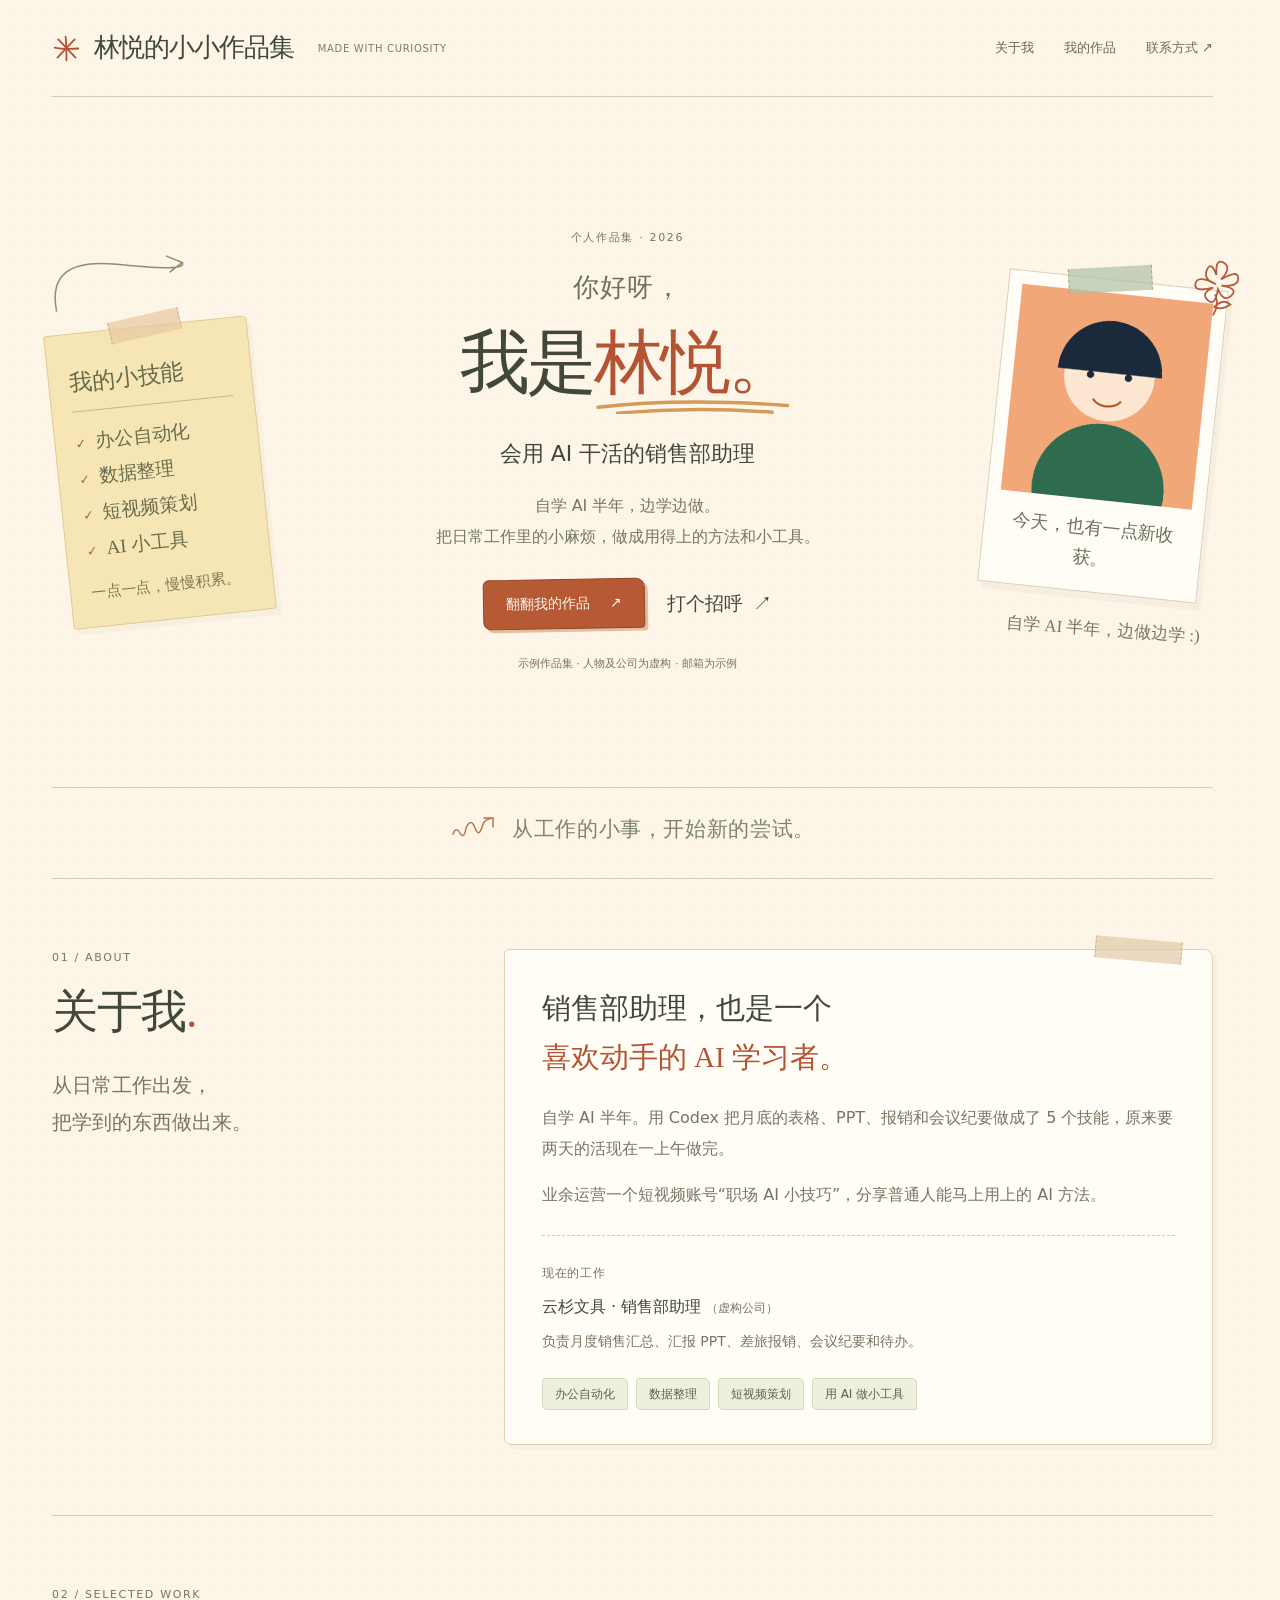
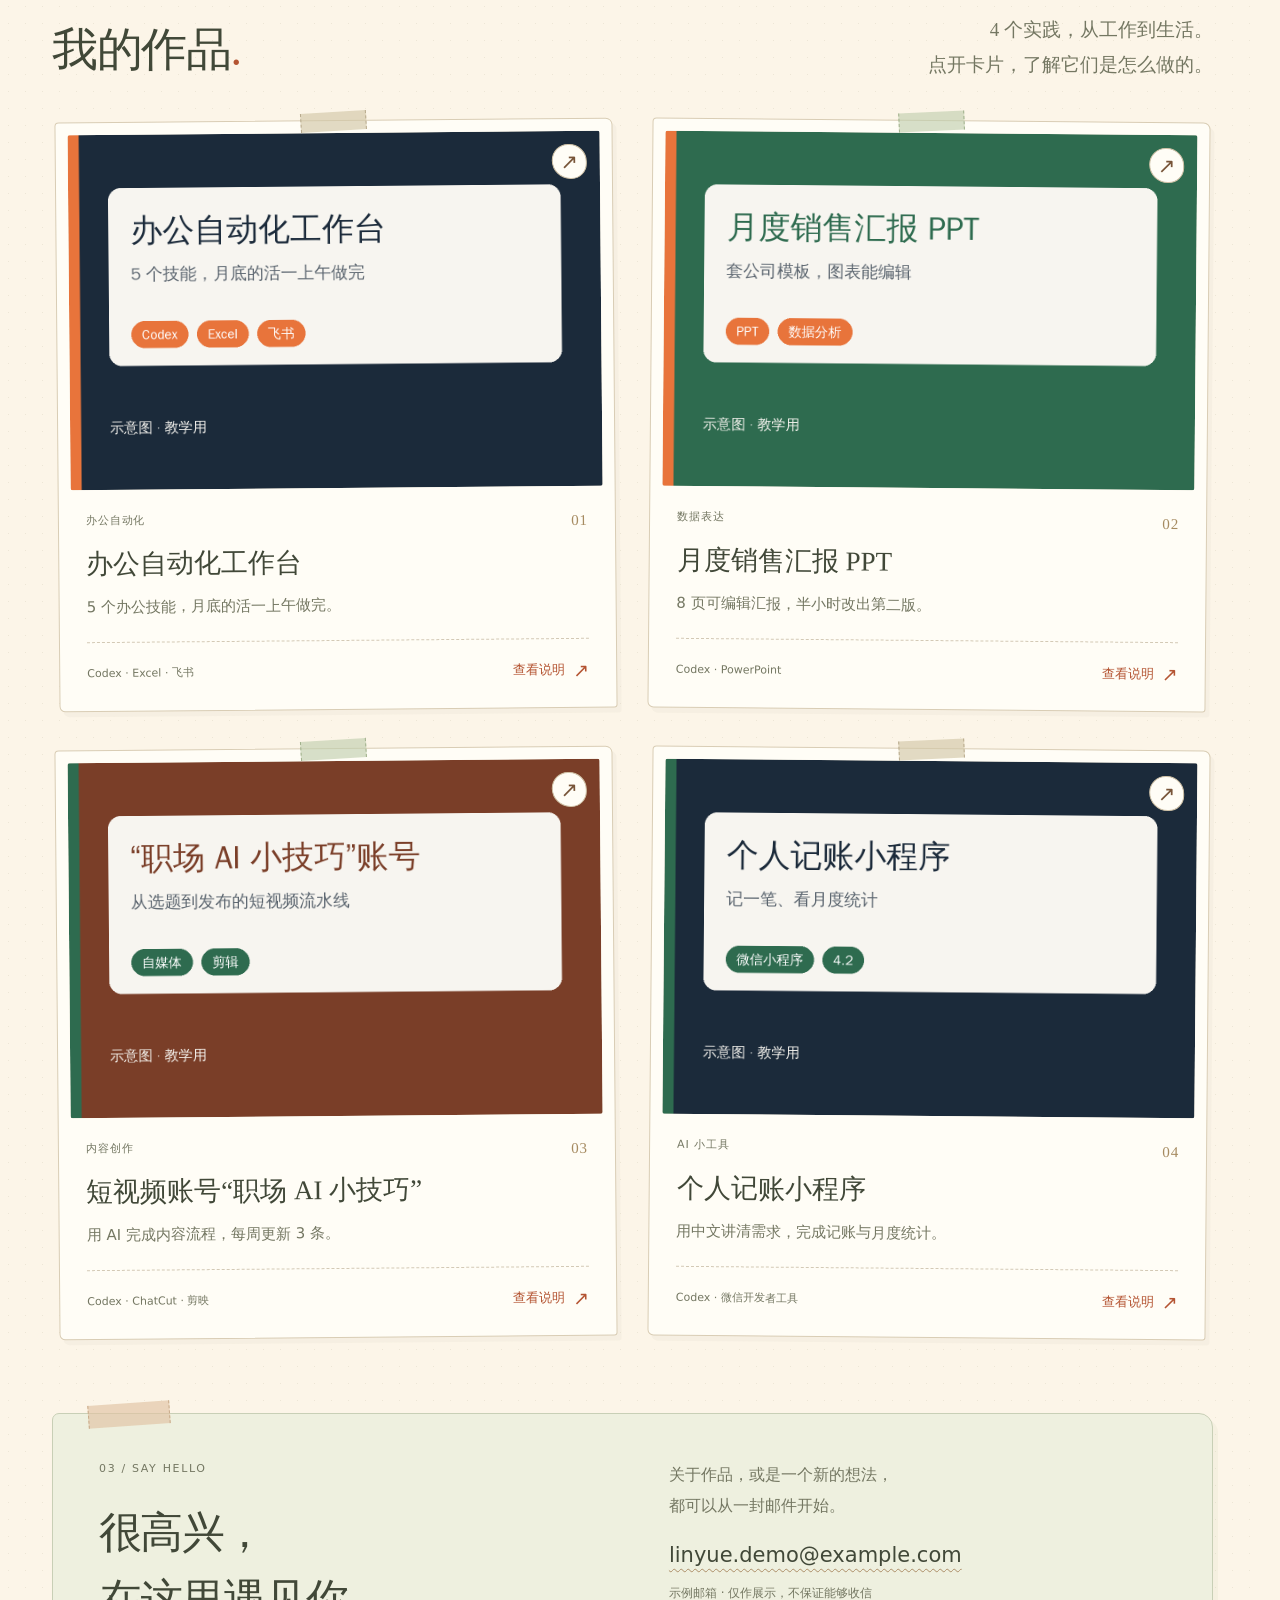
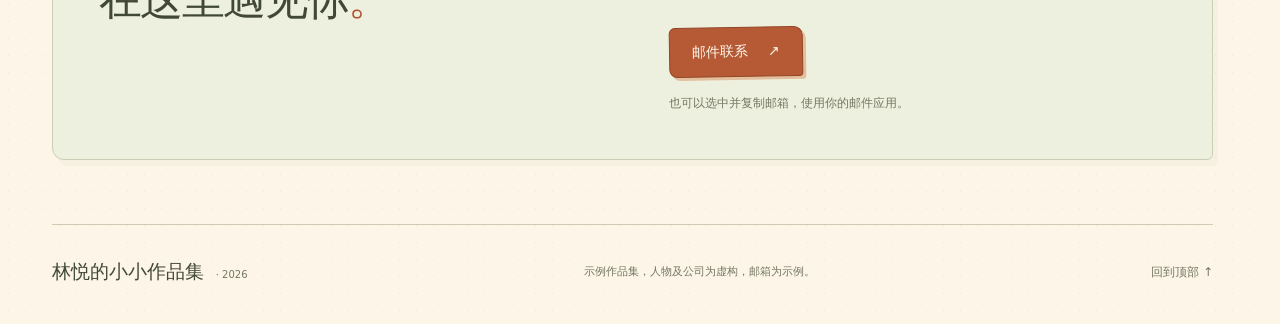
==== index.html @ 21339a3a "完成温暖手绘作品集，整理压缩图片和首屏样稿并配置 GitHub Pages 发布" ====
<!doctype html>
<html lang="zh-CN">
<head>
  <meta charset="UTF-8">
  <meta name="viewport" content="width=device-width, initial-scale=1">
  <meta name="theme-color" content="#fcf5e8">
  <meta name="description" content="林悦的示例个人作品集：办公自动化、汇报 PPT、短视频策划与 AI 小工具。人物及公司为虚构，邮箱为示例。">
  <title>林悦的小小作品集 · 示例</title>
  <link rel="icon" href="images/avatar.png" type="image/png">
  <link rel="stylesheet" href="styles.css">
  <script src="script.js" defer></script>
</head>
<body>
  <a class="skip-link" href="#main">跳到主要内容</a>
  <div class="page">
    <header class="header"><a class="brand" href="#top"><svg viewBox="0 0 32 32" aria-hidden="true"><path d="M15 3q1 8 1 26M3 15q9 2 26 1M7 6l19 20M6 26 25 6"/></svg><span>林悦<span class="brand-extra">的小小作品集</span></span><small>MADE WITH CURIOSITY</small></a><nav class="nav" aria-label="主导航"><a href="#about">关于我</a><a href="#works">我的作品</a><a href="#contact">联系方式 ↗</a></nav></header>
    <main id="main">
      <section id="top" class="hero" aria-labelledby="hero-title">
    <aside class="note" aria-label="擅长方向便签"><svg class="note-arrow" viewBox="0 0 155 65" aria-hidden="true"><path d="M15 60Q10 5 80 20t65 5m-15-8 15 8-13 8"/></svg><h2>我的小技能</h2><ul><li>办公自动化</li><li>数据整理</li><li>短视频策划</li><li>AI 小工具</li></ul><p class="note-foot">一点一点，慢慢积累。</p></aside>
    <div class="copy">
      <p class="eyebrow">个人作品集 · 2026</p><p class="hello">你好呀，</p>
      <h1 id="hero-title">我是<span class="name">林悦。<svg viewBox="0 0 260 20" preserveAspectRatio="none" aria-hidden="true"><path d="M5 12Q110 1 250 10M30 19q100-8 200-1"/></svg></span></h1>
      <p class="tagline">会用 AI 干活的销售部助理</p>
      <p class="description">自学 AI 半年，边学边做。<br>把日常工作里的小麻烦，做成用得上的方法和小工具。</p>
      <div class="actions"><a class="primary" href="#works">翻翻我的作品 <span aria-hidden="true">↗</span></a><a class="secondary" href="#contact">打个招呼 <span aria-hidden="true">↗</span></a></div>
      <p class="demo">示例作品集 · 人物及公司为虚构 · 邮箱为示例</p>
    </div>
    <div class="portrait-wrap"><figure class="portrait image-shell"><svg class="flower" viewBox="0 0 54 61" aria-hidden="true"><path d="M27 28q-13-3-10-13t10 4q-3-17 6-13t-1 17q16-12 17-3t-16 9q18 1 11 9t-14-5q-1 18-9 12t4-13q-19 7-18-2t18-3M28 39q5 9 0 20m0-8q9-10 16-4-8 7-16 4"/></svg><img src="images/avatar.png" width="600" height="600" alt="林悦的示例插画头像，放在手作相片框中"><span class="image-fallback" hidden>林悦的示例插画头像 · 图片暂时无法显示</span><figcaption>今天，也有一点新收获。</figcaption></figure><p class="portrait-caption">自学 AI 半年，边做边学 :)</p></div>
  </section>
      <div class="hero-foot" aria-hidden="true"><svg viewBox="0 0 47 30"><path d="M3 19q3-8 7-1t6-5q5-11 9 0t8-4q2-5 10-6m-9 0h9v9"/></svg><p>从工作的小事，开始新的尝试。</p></div>
    <section id="about" class="about-section section container" aria-labelledby="about-title">
      <div class="section-heading">
        <p class="eyebrow section-number">01 <span class="eyebrow-divider">/</span> ABOUT</p>
        <h2 id="about-title">关于我<span class="accent">.</span></h2>
        <p class="section-aside">从日常工作出发，<br>把学到的东西做出来。</p>
      </div>
      <div class="about-content">
        <p class="about-lead">销售部助理，也是一个<br><span>喜欢动手的 AI 学习者。</span></p>
        <p>自学 AI 半年。用 Codex 把月底的表格、PPT、报销和会议纪要做成了 5 个技能，原来要两天的活现在一上午做完。</p>
        <p>业余运营一个短视频账号“职场 AI 小技巧”，分享普通人能马上用上的 AI 方法。</p>
        <div class="current-work">
          <span class="info-label">现在的工作</span>
          <p>云杉文具 · 销售部助理 <span class="inline-note">（虚构公司）</span></p>
          <p class="work-description">负责月度销售汇总、汇报 PPT、差旅报销、会议纪要和待办。</p>
        </div>
        <ul class="skills" aria-label="擅长方向">
          <li>办公自动化</li><li>数据整理</li><li>短视频策划</li><li>用 AI 做小工具</li>
        </ul>
      </div>
    </section>

    <section id="works" class="works-section section container" aria-labelledby="works-title">
      <div class="works-header">
        <div class="section-heading">
          <p class="eyebrow section-number">02 <span class="eyebrow-divider">/</span> SELECTED WORK</p>
          <h2 id="works-title">我的作品<span class="accent">.</span></h2>
        </div>
        <p class="works-intro">4 个实践，从工作到生活。<br>点开卡片，了解它们是怎么做的。</p>
      </div>

      <div class="works-grid">
        <button class="project-card" type="button" data-project="office" aria-haspopup="dialog" aria-controls="project-dialog" aria-label="查看说明：办公自动化工作台">
          <span class="project-image image-shell">
            <img src="images/office.png" alt="办公自动化工作台作品示意图，5 个技能，月底的活一上午做完" width="1200" height="800" loading="lazy">
            <span class="image-fallback" hidden>办公自动化工作台 · 图片暂时无法显示</span>
            <span class="image-open" aria-hidden="true">↗</span>
          </span>
          <span class="project-info">
            <span class="project-category"><span>办公自动化</span><span>01</span></span>
            <span class="project-title">办公自动化工作台</span>
            <span class="project-summary">5 个办公技能，月底的活一上午做完。</span>
            <span class="project-bottom"><span class="project-tools">Codex · Excel · 飞书</span><span class="project-link">查看说明 <span aria-hidden="true">↗</span></span></span>
          </span>
        </button>

        <button class="project-card" type="button" data-project="report" aria-haspopup="dialog" aria-controls="project-dialog" aria-label="查看说明：月度销售汇报 PPT">
          <span class="project-image image-shell">
            <img src="images/report.png" alt="月度销售汇报 PPT 作品示意图，8 页可编辑汇报" width="1200" height="800" loading="lazy">
            <span class="image-fallback" hidden>月度销售汇报 PPT · 图片暂时无法显示</span>
            <span class="image-open" aria-hidden="true">↗</span>
          </span>
          <span class="project-info">
            <span class="project-category"><span>数据表达</span><span>02</span></span>
            <span class="project-title">月度销售汇报 PPT</span>
            <span class="project-summary">8 页可编辑汇报，半小时改出第二版。</span>
            <span class="project-bottom"><span class="project-tools">Codex · PowerPoint</span><span class="project-link">查看说明 <span aria-hidden="true">↗</span></span></span>
          </span>
        </button>

        <button class="project-card" type="button" data-project="video" aria-haspopup="dialog" aria-controls="project-dialog" aria-label="查看说明：短视频账号“职场 AI 小技巧”">
          <span class="project-image image-shell">
            <img src="images/video.png" alt="职场 AI 小技巧短视频账号作品示意图" width="1200" height="800" loading="lazy">
            <span class="image-fallback" hidden>职场 AI 小技巧 · 图片暂时无法显示</span>
            <span class="image-open" aria-hidden="true">↗</span>
          </span>
          <span class="project-info">
            <span class="project-category"><span>内容创作</span><span>03</span></span>
            <span class="project-title">短视频账号“职场 AI 小技巧”</span>
            <span class="project-summary">用 AI 完成内容流程，每周更新 3 条。</span>
            <span class="project-bottom"><span class="project-tools">Codex · ChatCut · 剪映</span><span class="project-link">查看说明 <span aria-hidden="true">↗</span></span></span>
          </span>
        </button>

        <button class="project-card" type="button" data-project="budget" aria-haspopup="dialog" aria-controls="project-dialog" aria-label="查看说明：个人记账小程序">
          <span class="project-image image-shell">
            <img src="images/budget.png" alt="个人记账小程序作品示意图，记一笔、看月度统计" width="1200" height="800" loading="lazy">
            <span class="image-fallback" hidden>个人记账小程序 · 图片暂时无法显示</span>
            <span class="image-open" aria-hidden="true">↗</span>
          </span>
          <span class="project-info">
            <span class="project-category"><span>AI 小工具</span><span>04</span></span>
            <span class="project-title">个人记账小程序</span>
            <span class="project-summary">用中文讲清需求，完成记账与月度统计。</span>
            <span class="project-bottom"><span class="project-tools">Codex · 微信开发者工具</span><span class="project-link">查看说明 <span aria-hidden="true">↗</span></span></span>
          </span>
        </button>
      </div>
    </section>

    <section id="contact" class="contact-section section container" aria-labelledby="contact-title">
      <div class="contact-panel">
        <div>
          <p class="eyebrow section-number">03 <span class="eyebrow-divider">/</span> SAY HELLO</p>
          <h2 id="contact-title">很高兴，<br>在这里遇见你<span class="accent">。</span></h2>
        </div>
        <div class="contact-content">
          <p>关于作品，或是一个新的想法，<br>都可以从一封邮件开始。</p>
          <a class="contact-email" href="mailto:linyue.demo@example.com">linyue.demo@example.com</a>
          <p class="email-note">示例邮箱 · 仅作展示，不保证能够收信</p>
          <a class="button button-primary" href="mailto:linyue.demo@example.com">邮件联系 <span aria-hidden="true">↗</span></a>
          <p class="mail-help">也可以选中并复制邮箱，使用你的邮件应用。</p>
        </div>
      </div>
    </section>

    </main>
    <footer class="site-footer">
      <p class="footer-brand">林悦的小小作品集 <span>· 2026</span></p>
      <p>示例作品集，人物及公司为虚构，邮箱为示例。</p>
      <a href="#top">回到顶部 ↑</a>
    </footer>
  </div>
  <dialog id="project-dialog" class="project-dialog" aria-labelledby="detail-title" aria-describedby="detail-description">
    <div class="dialog-bar">
      <span class="dialog-eyebrow">作品说明 <span aria-hidden="true">/</span> <span id="detail-number"></span></span>
      <button class="dialog-close" type="button" aria-label="关闭作品说明" autofocus><span>关闭</span><span class="close-symbol" aria-hidden="true">×</span></button>
    </div>
    <div class="dialog-scroll" tabindex="0" role="region" aria-label="作品详情内容">
      <div id="detail-image" class="detail-image"></div>
      <div class="dialog-copy">
        <p id="detail-category" class="eyebrow"></p>
        <h2 id="detail-title"></h2>
        <p id="detail-description" class="detail-description"></p>
        <p class="info-label">用到的工具</p>
        <ul id="detail-tools" class="skills detail-tools"></ul>
        <p class="detail-note">本作品为示例展示，图片为教学示意素材。</p>
      </div>
    </div>
  </dialog>

  <template id="project-office">
    <h3>办公自动化工作台</h3>
    <p data-category>办公自动化</p><span data-number>01</span>
    <div class="image-shell"><img src="images/office.png" alt="办公自动化工作台完整示意图" width="1200" height="800"><span class="image-fallback" hidden>办公自动化工作台 · 图片暂时无法显示</span></div>
    <p data-description>用 Codex 做了 5 个办公技能（合并表格、做汇报 PPT、整理报销、会议纪要、每日待办提醒），月底的活从两天缩短到一上午。</p>
    <ul><li>Codex</li><li>Excel</li><li>飞书</li></ul>
  </template>
  <template id="project-report">
    <h3>月度销售汇报 PPT</h3>
    <p data-category>数据表达</p><span data-number>02</span>
    <div class="image-shell"><img src="images/report.png" alt="月度销售汇报 PPT 完整示意图" width="1200" height="800"><span class="image-fallback" hidden>月度销售汇报 PPT · 图片暂时无法显示</span></div>
    <p data-description>套用公司模板，8 页，图表可以直接编辑；按领导意见半小时改出第二版。</p>
    <ul><li>Codex</li><li>PowerPoint</li></ul>
  </template>
  <template id="project-video">
    <h3>短视频账号“职场 AI 小技巧”</h3>
    <p data-category>内容创作</p><span data-number>03</span>
    <div class="image-shell"><img src="images/video.png" alt="职场 AI 小技巧短视频账号完整示意图" width="1200" height="800"><span class="image-fallback" hidden>职场 AI 小技巧 · 图片暂时无法显示</span></div>
    <p data-description>选题、写文案、自动剪辑、数据复盘都交给 AI，每周稳定更新 3 条。</p>
    <ul><li>Codex</li><li>ChatCut</li><li>剪映</li></ul>
  </template>
  <template id="project-budget">
    <h3>个人记账小程序</h3>
    <p data-category>AI 小工具</p><span data-number>04</span>
    <div class="image-shell"><img src="images/budget.png" alt="个人记账小程序完整示意图" width="1200" height="800"><span class="image-fallback" hidden>个人记账小程序 · 图片暂时无法显示</span></div>
    <p data-description>没写一行代码，用中文讲清需求，让 Codex 做出来的微信小程序：记一笔、看月度统计。</p>
    <ul><li>Codex</li><li>微信开发者工具</li></ul>
  </template>

  <noscript><p class="noscript-notice">浏览作品说明需要启用 JavaScript。当前仍可查看个人介绍、作品摘要与联系方式。</p></noscript>
</body>
</html>
---- styles.css ----
:root {
  color-scheme: light;
  --paper: #fcf5e8;
  --white: #fffdf6;
  --ink: #414838;
  --muted: #747762;
  --accent: #b45432;
  --line: #d3c9b5;
  --hand: "KaiTi", "STKaiti", "Kaiti SC", "楷体", "Microsoft YaHei", serif;
  font-family: system-ui, -apple-system, "Segoe UI", "Microsoft YaHei", sans-serif;
  font-synthesis: none;
  color: var(--ink);
  background: var(--paper);
}
* { box-sizing: border-box; }
html { scroll-behavior: smooth; scroll-padding-top: 28px; scrollbar-gutter: stable; }
body { margin: 0; line-height: 1.7; background-image: radial-gradient(#93876622 .8px, transparent .8px); background-size: 17px 17px; }
body.dialog-open { overflow: hidden; }
a { color: inherit; text-decoration: none; }
button { font: inherit; cursor: pointer; color: inherit; -webkit-tap-highlight-color: transparent; }
p, h1, h2, h3, figure { margin: 0; }
img { display: block; max-width: 100%; height: auto; }
h1, h2, p, a, span, li { overflow-wrap: anywhere; }
button:focus-visible, a:focus-visible { outline: 3px solid var(--accent); outline-offset: 5px; }
[hidden] { display: none !important; }
::selection { background: #f2d295; }
.page { width: min(1220px, calc(100% - 104px)); margin: auto; }
.accent { color: var(--accent); }
.skip-link { position: fixed; top: 10px; left: 10px; z-index: 10; padding: 10px 18px; background: var(--ink); color: var(--white); transform: translateY(-180%); }
.skip-link:focus { transform: none; }
.header { min-height: 97px; display: flex; align-items: center; justify-content: space-between; gap: 24px; border-bottom: 1px solid var(--line); }
.brand { display: flex; align-items: center; gap: 13px; font-family: var(--hand); font-size: 26px; font-weight: 700; letter-spacing: -.04em; min-height: 44px; }
.brand svg { width: 29px; height: 29px; flex-shrink: 0; fill: none; stroke: var(--accent); stroke-width: 2; stroke-linecap: round; }
.brand small { font-family: system-ui, "Microsoft YaHei", sans-serif; font-size: 10px; color: #7e7d66; font-weight: 400; letter-spacing: .07em; margin-left: 11px; }
.nav { display: flex; align-items: center; gap: 30px; font-size: 13px; color: #686d56; }
.nav a { display: flex; align-items: center; min-height: 44px; }
.nav a:hover { color: var(--accent); text-decoration: underline; text-underline-offset: 6px; }
.hero { min-height: 584px; display: grid; grid-template-columns: 210px minmax(0, 1fr) 220px; gap: 24px; align-items: center; position: relative; padding: 66px 0 46px; }
.copy { text-align: center; position: relative; z-index: 2; min-width: 0; }
.eyebrow { font-size: 11px; letter-spacing: .15em; color: #76755f; }
.hello { font-family: var(--hand); font-size: 26px; color: #6c7257; margin-top: 18px; letter-spacing: .04em; }
h1 { font-family: var(--hand); font-size: clamp(56px, 5.5vw, 78px); line-height: 1.5; letter-spacing: -.04em; font-weight: 700; white-space: nowrap; }
h1 .name { color: var(--accent); position: relative; display: inline-block; }
h1 .name svg { position: absolute; width: 100%; height: 17px; left: 0; bottom: 1px; fill: none; stroke: #d49a59; stroke-width: 4; stroke-linecap: round; }
.tagline { font-size: 22px; line-height: 1.8; margin-top: 19px; font-weight: 500; }
.description { font-size: 16px; color: var(--muted); line-height: 1.95; max-width: 410px; margin: 16px auto 0; }
.actions { display: flex; align-items: center; justify-content: center; gap: 22px; margin-top: 27px; }
.primary, .button-primary { display: inline-flex; align-items: center; justify-content: center; gap: 20px; min-height: 50px; padding: 12px 22px; background: #b65a36; color: #fff9ed; border: 1.5px solid #924626; border-radius: 6px 9px 4px 8px; box-shadow: 3px 3px 0 #e2c09d; font-size: 14px; transform: rotate(-1deg); transition: transform .18s ease, background .18s ease; }
.primary:hover, .button-primary:hover { background: #a94e2c; transform: rotate(0); }
.secondary { font-family: var(--hand); font-size: 19px; display: inline-flex; align-items: center; min-height: 44px; gap: 10px; }
.demo { font-size: 11px; color: var(--muted); margin-top: 25px; line-height: 1.9; }
.note { align-self: center; position: relative; transform: rotate(-6deg); background: #f6e5b5; border: 1px solid #e0ca93; box-shadow: 4px 6px 0 #b8a47c12; padding: 29px 20px 20px; margin: 40px 0 0 6px; border-radius: 2px 5px 3px 2px; }
.note:before { content: ""; position: absolute; width: 70px; height: 22px; left: 50%; top: -12px; transform: translateX(-50%) rotate(-7deg); background: #e8caa4bb; border-left: 1px dashed #d1b48d; border-right: 1px dashed #d1b48d; }
.note h2 { font-family: var(--hand); font-size: 23px; color: #656a47; font-weight: 500; border-bottom: 1px solid #ccb97c; padding-bottom: 9px; }
.note ul { list-style: none; padding: 0; margin: 12px 0 0; font-family: var(--hand); font-size: 19px; line-height: 1.9; color: #686c4c; }
.note li:before { content: "✓"; color: #a56b3c; margin-right: 9px; font-family: system-ui, sans-serif; font-size: 13px; }
.note .note-foot { font-family: var(--hand); font-size: 15px; color: #7e7752; margin-top: 13px; }
.note-arrow { position: absolute; left: 0; top: -85px; width: 155px; height: 65px; fill: none; stroke: #8a916b; stroke-width: 1.5; stroke-linecap: round; }
.portrait { transform: rotate(6deg); background: var(--white); border: 1px solid #dbd0b9; box-shadow: 5px 7px 0 #c7bda921; padding: 13px 13px 17px; position: relative; margin-top: 20px; }
.portrait:before { content: ""; position: absolute; top: -13px; left: 58px; width: 82px; height: 25px; background: #b1c2a6b3; transform: rotate(-9deg); border-inline: 1px dashed #9bac8b; z-index: 1; }
.portrait img { width: 100%; aspect-ratio: 1 / 1.08; object-fit: cover; background: #f4ad7d; }
.portrait figcaption { font-family: var(--hand); font-size: 18px; text-align: center; margin-top: 13px; color: #6b735b; }
.portrait .flower { position: absolute; right: -14px; top: -35px; width: 54px; height: 61px; fill: none; stroke: #b55c3c; stroke-width: 1.8; stroke-linecap: round; }
.portrait-caption { font-family: var(--hand); font-size: 17px; color: #76785d; text-align: center; margin-top: 24px; transform: rotate(4deg); }
.hero-foot { border-top: 1px solid var(--line); padding-block: 24px 30px; display: flex; align-items: center; justify-content: center; gap: 15px; color: #7e846a; }
.hero-foot p { font-family: var(--hand); font-size: 21px; letter-spacing: .03em; }
.hero-foot svg { width: 47px; height: 30px; fill: none; stroke: #b17a50; stroke-width: 1.5; stroke-linecap: round; }
.section { border-top: 1px solid var(--line); padding-block: 70px; scroll-margin-top: 18px; }
.about-section { display: grid; grid-template-columns: .7fr 1.3fr; gap: 70px; }
.section-number { font-size: 11px; color: var(--muted); }
.section-heading h2 { font-family: var(--hand); font-size: 46px; line-height: 1.4; margin-top: 13px; font-weight: 500; letter-spacing: -.03em; }
.section-aside { font-family: var(--hand); color: var(--muted); font-size: 20px; line-height: 1.85; margin-top: 22px; }
.about-content { position: relative; min-width: 0; background: var(--white); border: 1px solid #ddd1b8; border-radius: 5px 9px 4px 7px; padding: 34px 37px; box-shadow: 5px 5px 0 #d9cdb51a; }
.about-content:before { content: ""; position: absolute; width: 85px; height: 22px; top: -11px; right: 30px; transform: rotate(5deg); background: #dfc5a29e; border-inline: 1px dashed #ccb48e; }
.about-lead { font-family: var(--hand); font-size: 29px; line-height: 1.7; margin-bottom: 20px; }
.about-lead span { color: var(--accent); }
.about-content > p:not(.about-lead) { color: var(--muted); font-size: 16px; line-height: 1.95; margin-top: 14px; }
.current-work { margin-top: 25px; padding-top: 22px; border-top: 1px dashed var(--line); }
.info-label { font-size: 12px; color: var(--muted); letter-spacing: .06em; }
.current-work > p { margin-top: 8px; font-size: 16px; }
.inline-note { font-size: 12px; color: var(--muted); }
.current-work .work-description { font-size: 14px; color: var(--muted); line-height: 1.9; }
.skills { display: flex; gap: 8px; flex-wrap: wrap; list-style: none; padding: 0; margin: 23px 0 0; }
.skills li { padding: 5px 12px; font-size: 12px; color: #5a6448; background: #eef0df; border: 1px solid #d2d8bd; border-radius: 3px 5px 2px 5px; }
.works-header { display: flex; justify-content: space-between; gap: 24px; align-items: end; margin-bottom: 38px; }
.works-intro { font-family: var(--hand); font-size: 19px; line-height: 1.85; color: var(--muted); text-align: right; }
.works-grid { display: grid; grid-template-columns: repeat(2, minmax(0, 1fr)); gap: 37px 35px; padding-inline: 5px; }
.project-card { position: relative; display: block; min-width: 0; width: 100%; padding: 12px 12px 0; background: var(--white); color: var(--ink); border: 1px solid #d9cdb5; border-radius: 4px 7px 3px 6px; text-align: left; box-shadow: 4px 5px 0 #c7bda91c; transform: rotate(-.5deg); transition: transform .18s ease, box-shadow .18s ease; }
.project-card:nth-child(even) { transform: rotate(.5deg); }
.project-card:before { content: ""; width: 64px; height: 19px; background: #d4c9a9a8; border-inline: 1px dashed #b8aa8d; position: absolute; left: 50%; top: -9px; transform: translateX(-50%) rotate(-3deg); z-index: 2; }
.project-card:nth-child(2):before, .project-card:nth-child(3):before { background: #c2cfafa6; border-color: #a1b18c; }
.project-card:hover { transform: rotate(0) translateY(-4px); box-shadow: 5px 9px 0 #c7bda931; }
.project-image { display: block; position: relative; aspect-ratio: 3 / 2; background: #ede7d9; border-radius: 2px; overflow: hidden; }
.project-image img { width: 100%; height: 100%; object-fit: contain; }
.image-open { position: absolute; right: 13px; top: 13px; width: 35px; height: 35px; display: grid; place-items: center; font-size: 21px; border-radius: 48% 52% 45% 55%; background: var(--white); color: #785539; border: 1px solid #cfc1a6; }
.project-info { display: block; padding: 22px 15px 21px; }
.project-category { display: flex; justify-content: space-between; gap: 12px; margin-bottom: 7px; font-size: 11px; color: var(--muted); letter-spacing: .08em; }
.project-category > span:last-child { font-family: var(--hand); font-size: 15px; color: #a68b61; }
.project-title { display: block; font-family: var(--hand); font-size: 27px; line-height: 1.5; }
.project-summary { display: block; color: var(--muted); font-size: 15px; line-height: 1.9; margin-top: 8px; }
.project-bottom { display: flex; flex-wrap: wrap; align-items: center; justify-content: space-between; gap: 12px; margin-top: 21px; padding-top: 15px; border-top: 1px dashed var(--line); }
.project-tools { font-size: 11px; color: var(--muted); }
.project-link { display: inline-flex; align-items: center; gap: 8px; font-size: 13px; color: var(--accent); }
.project-link span { font-size: 19px; }
.image-fallback { min-height: 180px; align-items: center; justify-content: center; padding: 30px; width: 100%; height: 100%; text-align: center; font-size: 16px; color: var(--muted); background: #ede7d9; }
.image-shell.image-failed > img { display: none; }
.image-shell.image-failed > .image-fallback { display: flex; }
.contact-section { border-top: 0; padding-top: 5px; padding-bottom: 64px; }
.contact-panel { display: grid; grid-template-columns: 1.05fr 1fr; gap: 48px; padding: 46px; border: 1px solid #c8cfb6; border-radius: 7px 14px 6px 12px; background: #eef0df; position: relative; box-shadow: 5px 6px 0 #b8c59b1a; }
.contact-panel:before { content: ""; position: absolute; left: 35px; top: -11px; width: 80px; height: 23px; background: #e0c4a4a6; transform: rotate(-4deg); border-inline: 1px dashed #c8aa89; }
.contact-panel h2 { font-family: var(--hand); font-weight: 500; font-size: 43px; line-height: 1.55; margin-top: 21px; letter-spacing: -.035em; }
.contact-content { min-width: 0; }
.contact-content > p:first-child { font-size: 16px; line-height: 1.9; color: var(--muted); }
.contact-email { display: block; width: fit-content; max-width: 100%; font-size: 21px; font-weight: 500; line-height: 1.7; margin-top: 17px; text-decoration-line: underline; text-decoration-style: wavy; text-decoration-color: #ad8e68; text-decoration-thickness: 1px; text-underline-offset: 6px; }
.email-note { font-size: 12px; color: var(--muted); margin-top: 9px; }
.contact-content .button { margin-top: 24px; }
.mail-help { font-size: 12px; color: var(--muted); margin-top: 16px; }
.site-footer { border-top: 1px solid var(--line); padding-block: 25px 30px; display: flex; flex-wrap: wrap; align-items: center; justify-content: space-between; gap: 12px 25px; font-size: 11px; color: var(--muted); }
.footer-brand { font-family: var(--hand); font-size: 19px; color: var(--ink); }
.footer-brand span { font-family: system-ui, sans-serif; font-size: 10px; color: var(--muted); margin-left: 7px; }
.site-footer a { display: inline-flex; align-items: center; min-height: 44px; font-size: 12px; }
.project-dialog { width: min(760px, calc(100% - 40px)); max-height: calc(100dvh - 48px); margin: auto; padding: 0; color: var(--ink); background: var(--paper); border: 1px solid #c9b895; border-radius: 7px 12px 6px 10px; overflow: hidden; box-shadow: 0 24px 100px #29221238; }
.project-dialog[open] { display: flex; flex-direction: column; }
.project-dialog::backdrop { background: #414536b8; backdrop-filter: blur(4px); }
.dialog-bar { display: flex; justify-content: space-between; align-items: center; gap: 16px; padding: 10px 18px 10px 25px; border-bottom: 1px dashed var(--line); flex-shrink: 0; }
.dialog-eyebrow { display: flex; gap: 12px; font-family: var(--hand); font-size: 17px; color: var(--muted); }
.dialog-close { display: inline-flex; align-items: center; gap: 13px; padding: 4px 10px; min-height: 44px; min-width: 80px; border: 0; border-radius: 4px; background: transparent; font-size: 13px; }
.dialog-close:hover { background: #e8e2d0; }
.dialog-close:focus-visible { outline-offset: 0; }
.close-symbol { font-size: 28px; line-height: 1; }
.dialog-scroll { overflow-y: auto; overscroll-behavior: contain; min-height: 0; }
.dialog-scroll:focus-visible { outline: 2px solid var(--accent); outline-offset: -3px; }
.detail-image { margin: 20px 22px 0; border: 1px solid var(--line); padding: 7px; background: var(--white); }
.detail-image img { width: 100%; height: auto; aspect-ratio: 3 / 2; object-fit: contain; }
.dialog-copy { padding: 27px 35px 34px; }
.dialog-copy > .eyebrow { color: var(--accent); font-size: 11px; }
.dialog-copy h2 { font-family: var(--hand); font-weight: 500; margin-top: 10px; font-size: 33px; line-height: 1.5; }
.detail-description { margin-top: 16px; font-size: 16px; color: var(--muted); line-height: 1.95; }
.dialog-copy > .info-label { margin-top: 24px; }
.detail-tools { margin-top: 9px; }
.detail-note { margin-top: 24px; padding-top: 15px; border-top: 1px dashed var(--line); font-size: 11px; color: var(--muted); }
.noscript-notice { padding: 24px; border-top: 1px solid var(--line); text-align: center; }
@media (min-height: 850px) and (min-width: 1000px) { .hero { min-height: calc(100svh - 210px); } }
@media (max-width: 1100px) {
  .page { width: calc(100% - 72px); }
  .hero { grid-template-columns: 165px minmax(0, 1fr) 175px; gap: 17px; }
  .note { padding: 25px 13px 16px; }
  .note h2 { font-size: 21px; }
  .note ul { font-size: 16px; }
  .note .note-foot { font-size: 13px; }
  h1 { font-size: 58px; }
  .tagline { font-size: 19px; }
  .portrait { padding: 10px 10px 12px; }
  .portrait figcaption { font-size: 15px; }
  .portrait-caption { font-size: 14px; }
  .brand small { display: none; }
  .about-section { gap: 42px; grid-template-columns: .65fr 1.35fr; }
  .about-content { padding: 30px; }
  .about-lead { font-size: 27px; }
  .contact-panel { padding: 38px; gap: 34px; }
  .contact-panel h2 { font-size: 37px; }
  .contact-email { font-size: 18px; }
}
@media (max-width: 900px) {
  .hero { grid-template-columns: minmax(0, 1fr) 220px; gap: 34px; }
  .note { display: none; }
  .copy { text-align: left; }
  .description { margin-left: 0; }
  .actions { justify-content: start; }
  h1 { font-size: 66px; }
  .tagline { font-size: 22px; }
  .portrait { margin-right: 10px; }
  .nav { gap: 22px; }
  .works-grid { gap: 28px; }
  .project-info { padding: 18px 7px; }
  .project-title { font-size: 24px; }
}
@media (max-width: 640px) {
  html { scroll-padding-top: 14px; }
  .page { width: calc(100% - 40px); }
  .header { min-height: 78px; gap: 12px; }
  .brand { font-size: 23px; gap: 9px; }
  .brand svg { width: 23px; height: 23px; }
  .brand-extra { display: none; }
  .nav { gap: 14px; font-size: 11px; }
  .hero { grid-template-columns: minmax(0, 1fr); gap: 28px; padding: 32px 0 30px; min-height: 0; }
  .copy { text-align: center; }
  .eyebrow { font-size: 10px; }
  .hello { font-size: 22px; margin-top: 15px; }
  h1 { font-size: clamp(50px, 16vw, 66px); line-height: 1.4; }
  .tagline { font-size: 20px; margin-top: 12px; }
  .description { font-size: 16px; margin: 14px auto 0; max-width: 310px; }
  .actions { justify-content: center; margin-top: 24px; gap: 23px; }
  .primary { font-size: 13px; padding: 11px 18px; min-height: 48px; }
  .secondary { font-size: 18px; }
  .demo { font-size: 10px; margin-top: 20px; }
  .portrait-wrap { justify-self: center; max-width: 200px; width: 100%; margin-top: 8px; }
  .portrait { margin: 0 5px; padding: 10px 10px 13px; }
  .portrait img { aspect-ratio: 1; }
  .portrait figcaption { font-size: 15px; margin-top: 10px; }
  .portrait:before { width: 66px; height: 21px; left: 50px; top: -11px; }
  .portrait .flower { width: 41px; height: 49px; top: -29px; right: -11px; }
  .portrait-caption { font-size: 13px; margin-top: 15px; }
  .hero-foot { padding-block: 20px 25px; gap: 8px; }
  .hero-foot p { font-size: 17px; }
  .hero-foot svg { width: 33px; height: 24px; flex-shrink: 0; }
  .section { padding-block: 45px; scroll-margin-top: 0; }
  .about-section { grid-template-columns: minmax(0, 1fr); gap: 28px; }
  .section-heading h2 { font-size: 38px; margin-top: 9px; }
  .section-aside { display: none; }
  .about-content { padding: 27px 23px; }
  .about-lead { font-size: 25px; }
  .current-work > p { font-size: 15px; }
  .skills { gap: 7px; }
  .skills li { padding: 5px 10px; font-size: 12px; }
  .works-header { display: block; margin-bottom: 30px; }
  .works-intro { text-align: left; margin-top: 15px; font-size: 17px; }
  .works-grid { grid-template-columns: minmax(0, 1fr); gap: 28px; padding-inline: 0; }
  .project-card, .project-card:nth-child(even) { transform: none; }
  .project-info { padding: 18px 8px; }
  .project-title { font-size: 26px; }
  .project-summary { font-size: 15px; }
  .project-bottom { gap: 10px; }
  .project-tools { font-size: 11px; }
  .contact-section { padding-top: 4px; padding-bottom: 40px; }
  .contact-panel { grid-template-columns: minmax(0, 1fr); gap: 27px; padding: 31px 23px; }
  .contact-panel h2 { font-size: 35px; margin-top: 15px; }
  .contact-email { font-size: 18px; }
  .email-note, .mail-help { font-size: 12px; }
  .site-footer { display: block; padding-block: 22px; }
  .site-footer p:not(.footer-brand) { margin-top: 12px; font-size: 11px; }
  .site-footer a { margin-top: 7px; }
  .project-dialog { width: calc(100% - 24px); max-height: calc(100dvh - 28px); }
  .dialog-bar { padding: 7px 10px 7px 18px; }
  .detail-image { margin: 13px 13px 0; padding: 5px; }
  .dialog-copy { padding: 23px 21px 26px; }
  .dialog-copy h2 { font-size: 28px; }
}
@media (prefers-reduced-motion: reduce) {
  html { scroll-behavior: auto; }
  *, *:before, *:after { transition: none !important; animation: none !important; }
}
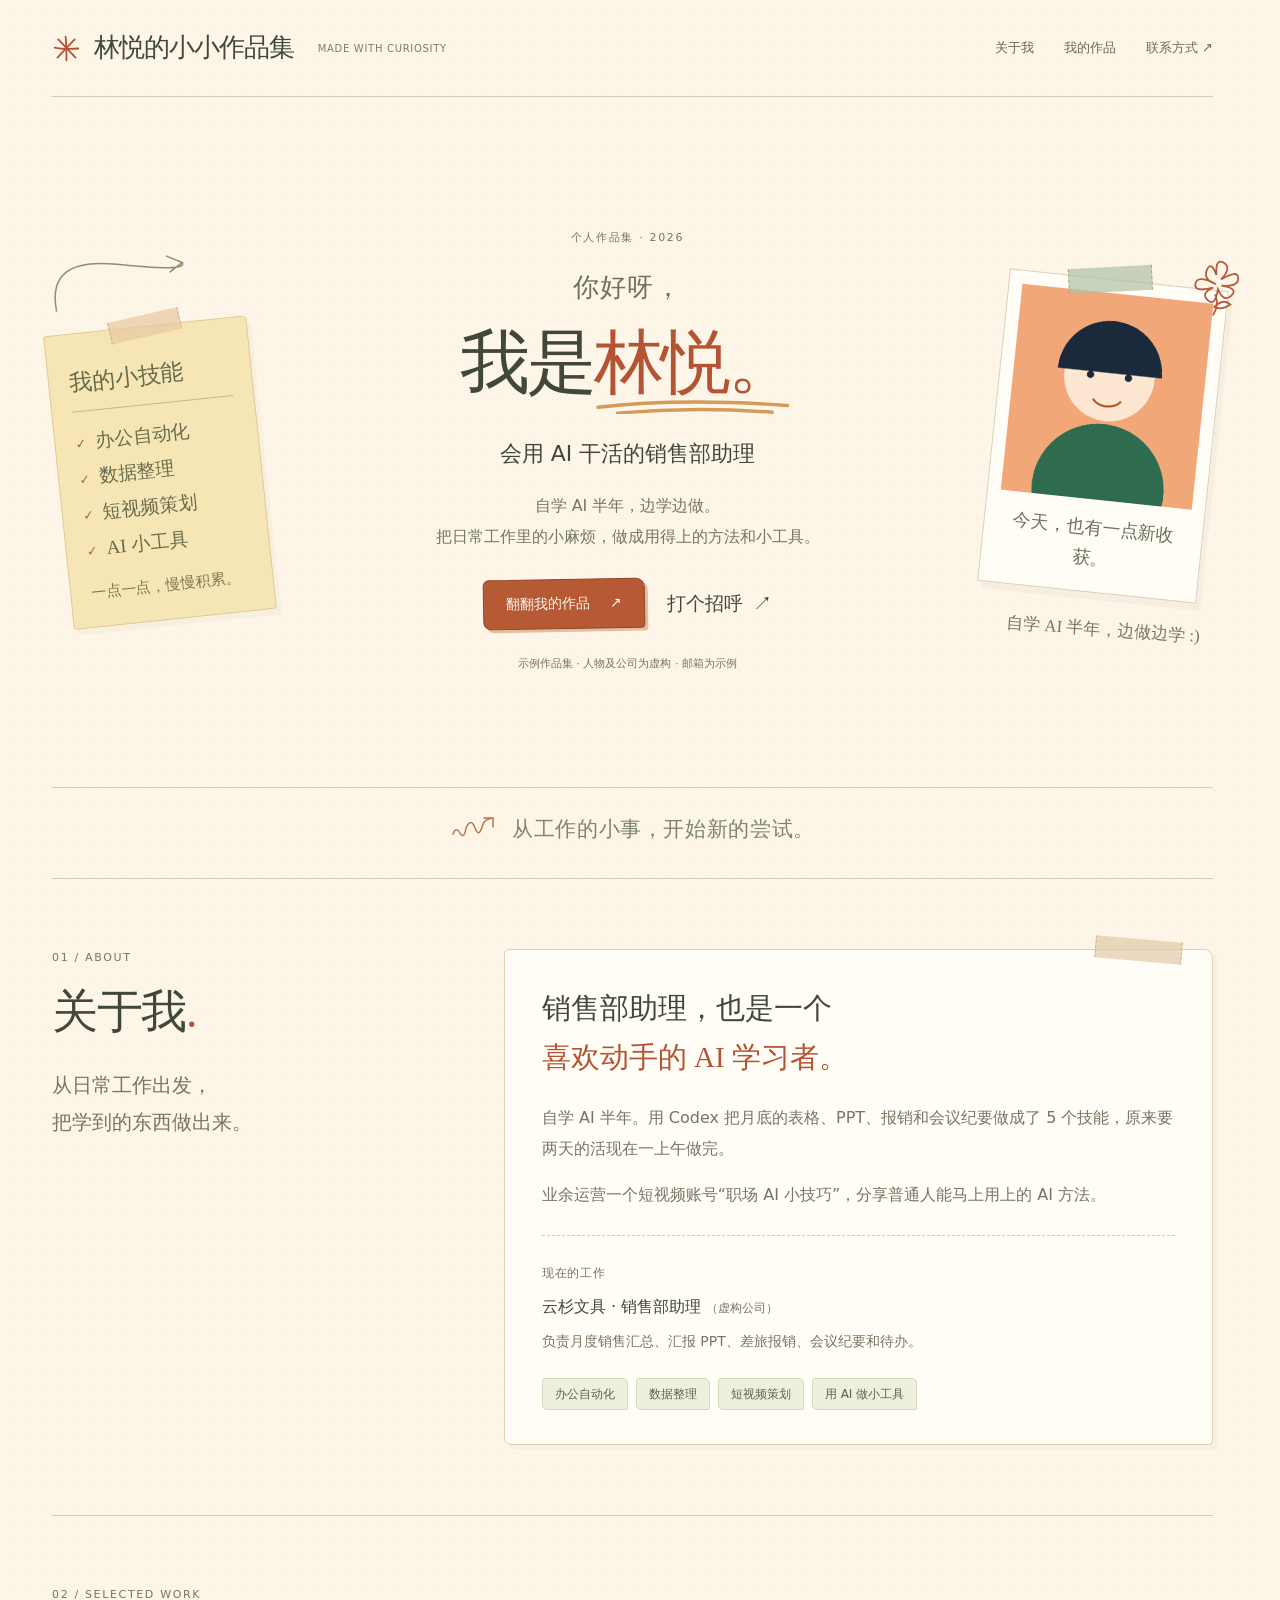
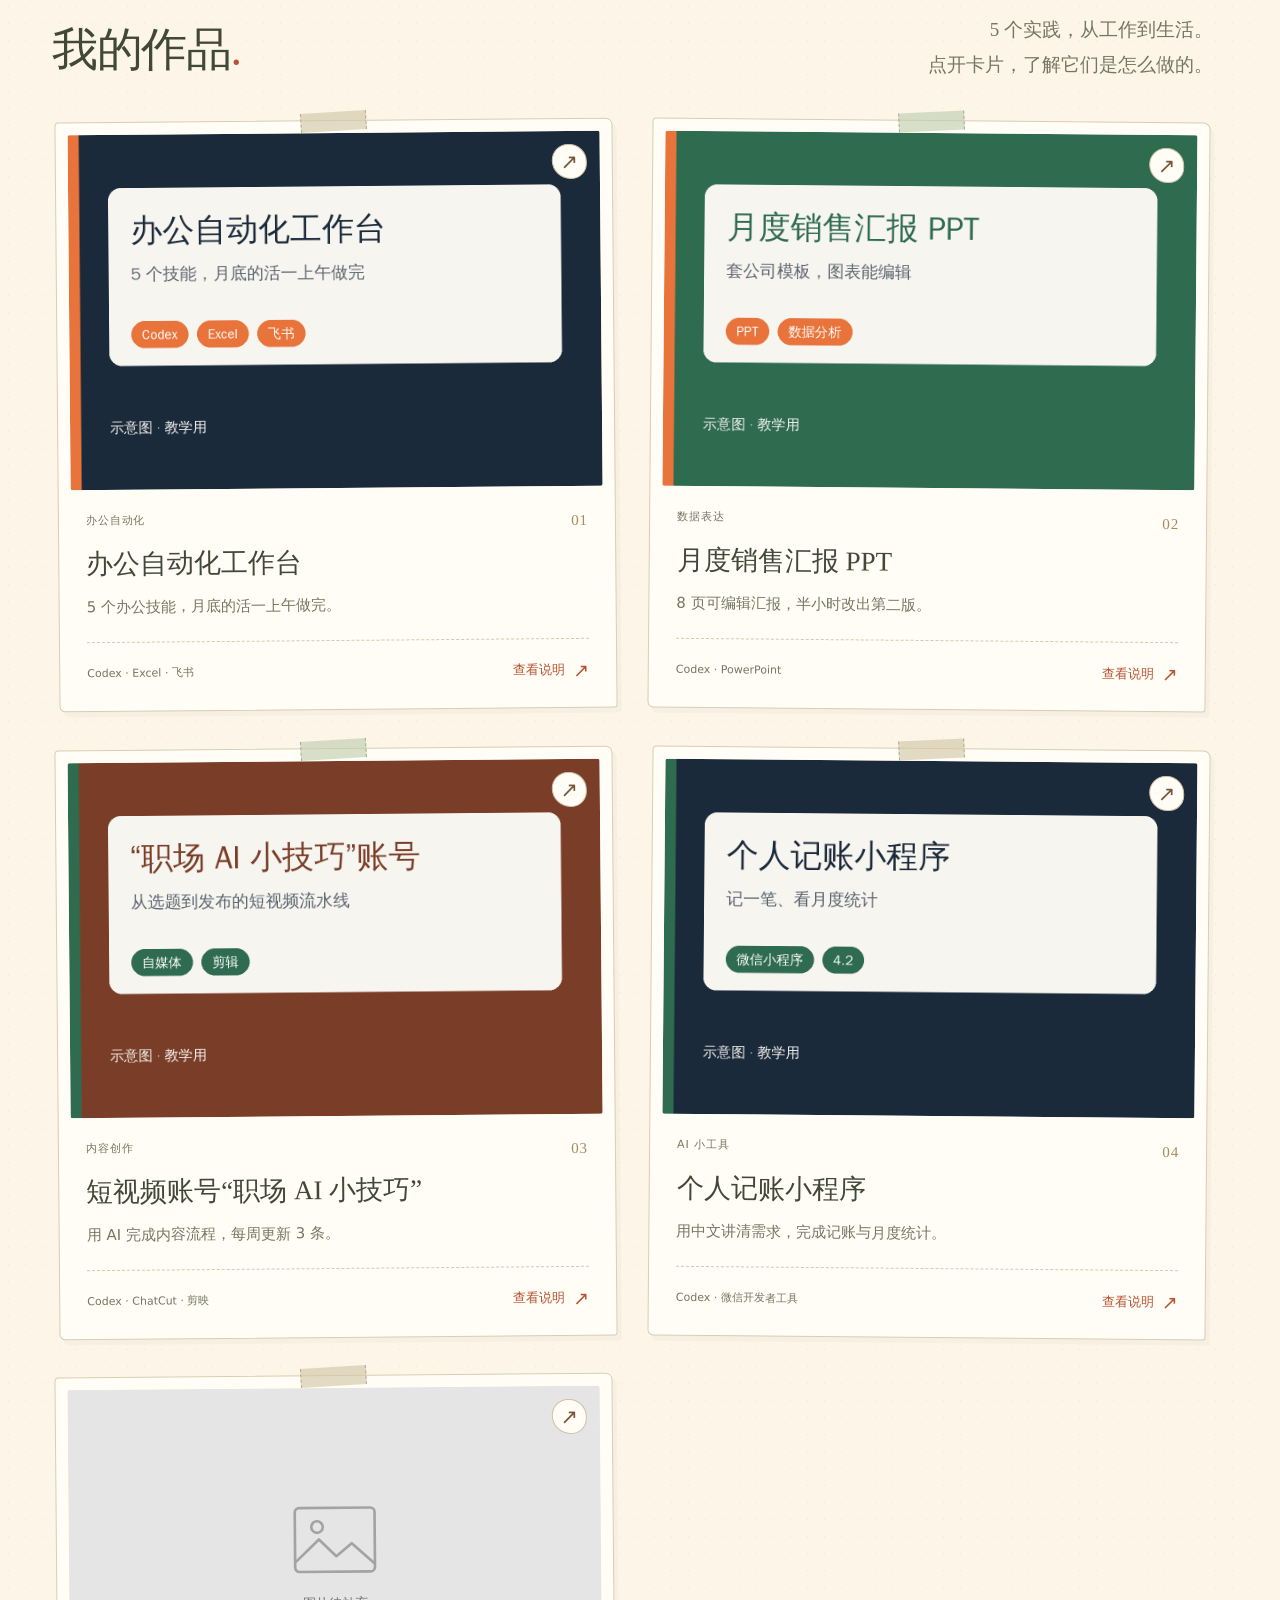
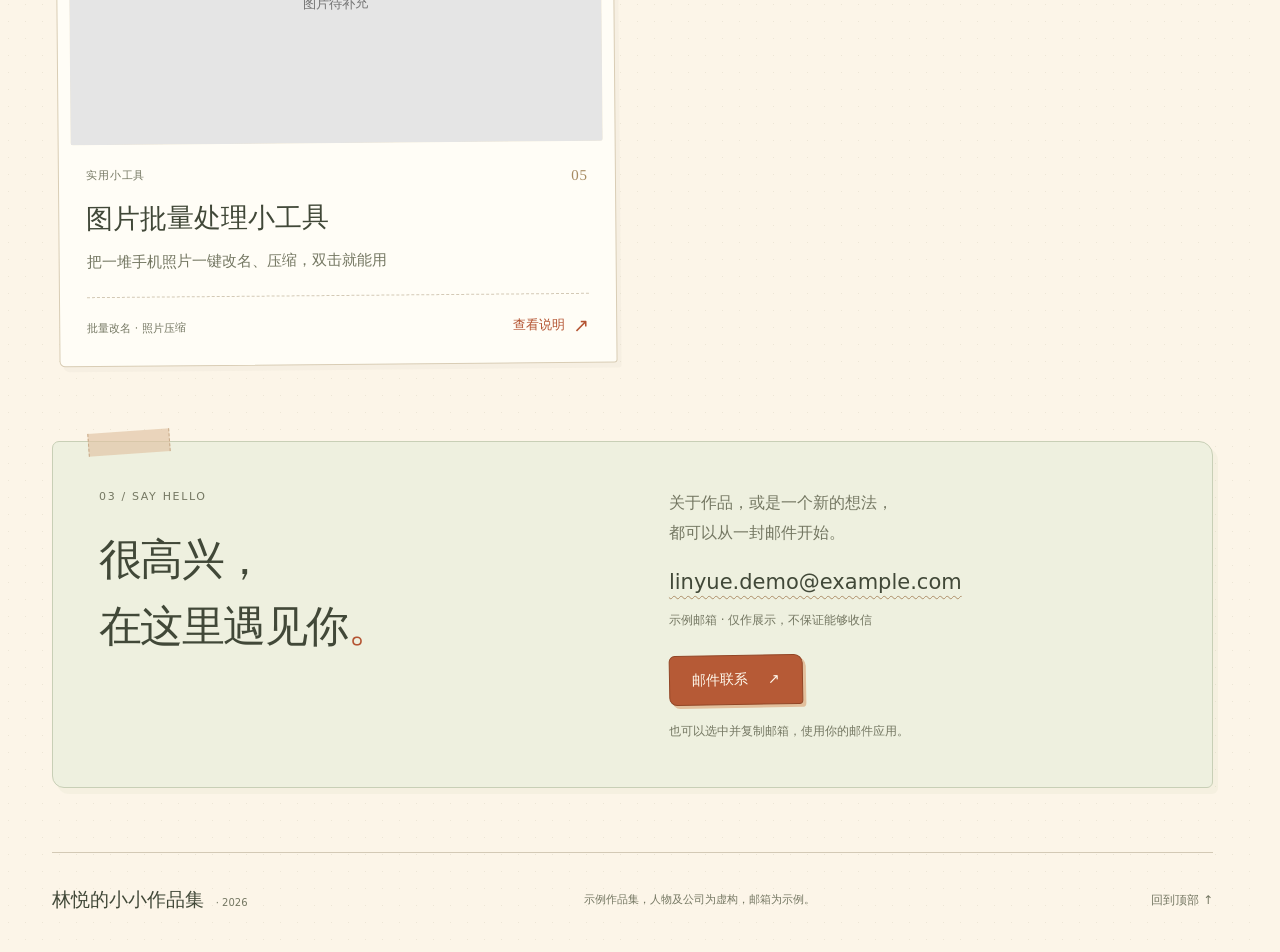
==== commit 1e50206e: "新增图片批量处理小工具作品及灰色占位图，更新作品数量和维护说明" ====
--- a/index.html
+++ b/index.html
@@ -55,7 +55,7 @@
           <p class="eyebrow section-number">02 <span class="eyebrow-divider">/</span> SELECTED WORK</p>
           <h2 id="works-title">我的作品<span class="accent">.</span></h2>
         </div>
-        <p class="works-intro">4 个实践，从工作到生活。<br>点开卡片，了解它们是怎么做的。</p>
+        <p class="works-intro">5 个实践，从工作到生活。<br>点开卡片，了解它们是怎么做的。</p>
       </div>
 
       <div class="works-grid">
@@ -112,6 +112,20 @@
             <span class="project-title">个人记账小程序</span>
             <span class="project-summary">用中文讲清需求，完成记账与月度统计。</span>
             <span class="project-bottom"><span class="project-tools">Codex · 微信开发者工具</span><span class="project-link">查看说明 <span aria-hidden="true">↗</span></span></span>
+          </span>
+        </button>
+
+        <button class="project-card" type="button" data-project="photo-tool" aria-haspopup="dialog" aria-controls="project-dialog" aria-label="查看说明：图片批量处理小工具">
+          <span class="project-image image-shell">
+            <img src="images/photo-tool-placeholder.svg" alt="图片批量处理小工具的灰色占位图，正式图片待补充" width="1200" height="800" loading="lazy">
+            <span class="image-fallback" hidden>图片批量处理小工具 · 图片暂时无法显示</span>
+            <span class="image-open" aria-hidden="true">↗</span>
+          </span>
+          <span class="project-info">
+            <span class="project-category"><span>实用小工具</span><span>05</span></span>
+            <span class="project-title">图片批量处理小工具</span>
+            <span class="project-summary">把一堆手机照片一键改名、压缩，双击就能用</span>
+            <span class="project-bottom"><span class="project-tools">批量改名 · 照片压缩</span><span class="project-link">查看说明 <span aria-hidden="true">↗</span></span></span>
           </span>
         </button>
       </div>
@@ -186,6 +200,13 @@
     <p data-description>没写一行代码，用中文讲清需求，让 Codex 做出来的微信小程序：记一笔、看月度统计。</p>
     <ul><li>Codex</li><li>微信开发者工具</li></ul>
   </template>
+  <template id="project-photo-tool">
+    <h3>图片批量处理小工具</h3>
+    <p data-category>实用小工具</p><span data-number>05</span>
+    <div class="image-shell"><img src="images/photo-tool-placeholder.svg" alt="图片批量处理小工具的灰色占位图，正式图片待补充" width="1200" height="800"><span class="image-fallback" hidden>图片批量处理小工具 · 图片暂时无法显示</span></div>
+    <p data-description>把一堆手机照片一键改名、压缩，双击就能用</p>
+    <ul><li>图片批量处理小工具</li></ul>
+  </template>
 
   <noscript><p class="noscript-notice">浏览作品说明需要启用 JavaScript。当前仍可查看个人介绍、作品摘要与联系方式。</p></noscript>
 </body>
